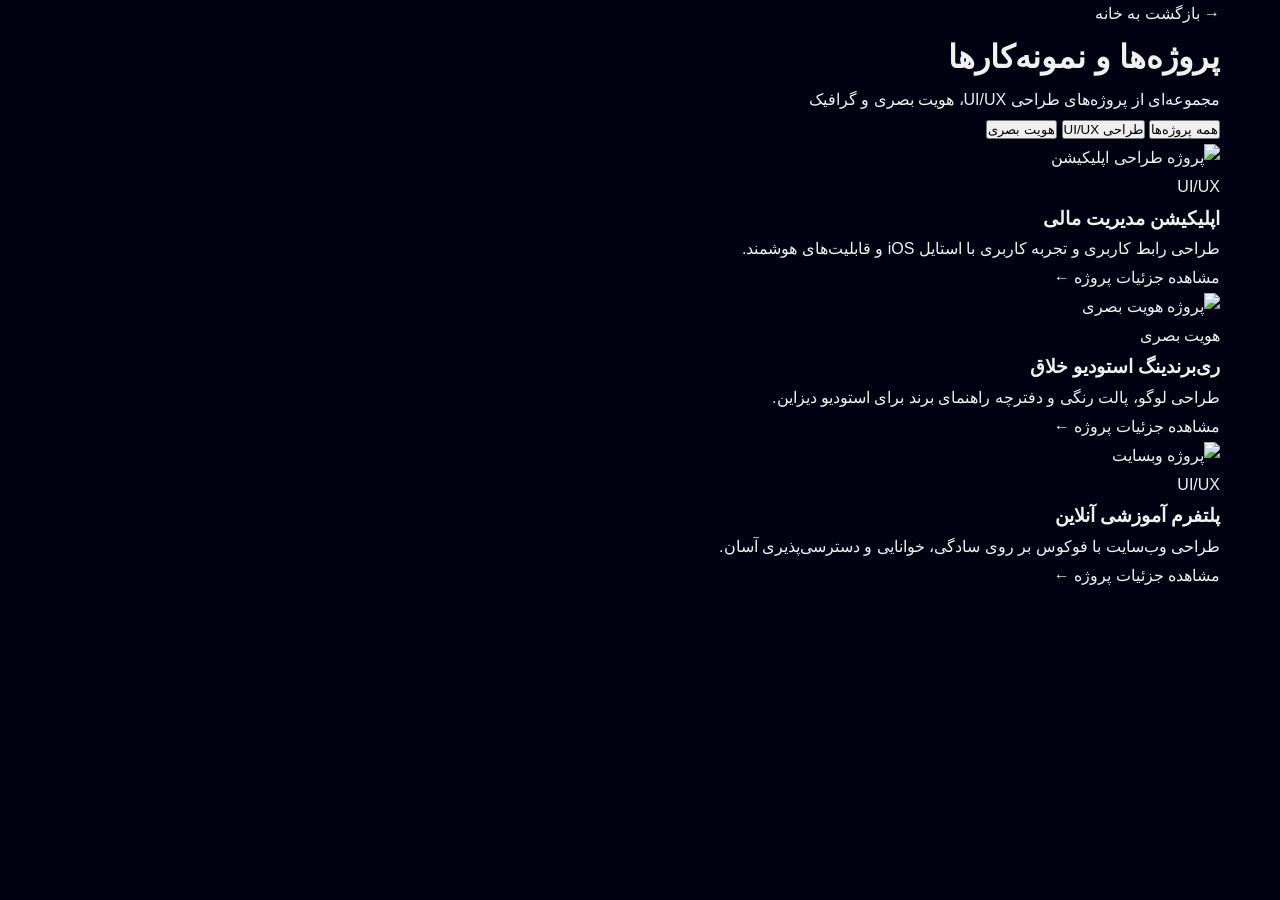
==== New folder (2)/projects.html @ 2979ad9e "Add files via upload" ====
<!DOCTYPE html>
<html lang="fa" dir="rtl">
<head>
    <meta charset="UTF-8">
    <meta name="viewport" content="width=device-width, initial-scale=1.0">
    <title>نمونه‌کارها | محمد اسماعیل اکرمی</title>
    <link rel="stylesheet" href="style.css">
</head>
<body>

    <!-- پس‌زمینه نوری برای افکت شیشه‌ای -->
    <div class="bg-glow glow-1"></div>
    <div class="bg-glow glow-2"></div>

    <div class="container">
        <!-- هدر و عنوان صفحه -->
        <header class="page-header glass-card">
            <a href="#" class="back-btn">→ بازگشت به خانه</a>
            <h1>پروژه‌ها و نمونه‌کارها</h1>
            <p>مجموعه‌ای از پروژه‌های طراحی UI/UX، هویت بصری و گرافیک</p>
        </header>

        <!-- بخش فیلتر دسته‌بندی‌ها -->
        <div class="filter-container glass-card">
            <button class="filter-btn active" onclick="filterProjects('all')">همه پروژه‌ها</button>
            <button class="filter-btn" onclick="filterProjects('uiux')">طراحی UI/UX</button>
            <button class="filter-btn" onclick="filterProjects('branding')">هویت بصری</button>

        </div>

        <!-- شبکه‌ی نمونه‌کارها -->
        <div class="projects-grid">
            
            <!-- پروژه ۱ -->
            <div class="project-card glass-card" data-category="uiux">
                <div class="card-image">
                    <img src="https://via.placeholder.com/600x400" alt="پروژه طراحی اپلیکیشن">
                    <span class="badge">UI/UX</span>
                </div>
                <div class="card-content">
                    <h3>اپلیکیشن مدیریت مالی</h3>
                    <p>طراحی رابط کاربری و تجربه کاربری با استایل iOS و قابلیت‌های هوشمند.</p>
                    <a href="#" class="project-link">مشاهده جزئیات پروژه ←</a>
                </div>
            </div>

            <!-- پروژه ۲ -->
            <div class="project-card glass-card" data-category="branding">
                <div class="card-image">
                    <img src="https://via.placeholder.com/600x400" alt="پروژه هویت بصری">
                    <span class="badge">هویت بصری</span>
                </div>
                <div class="card-content">
                    <h3>ری‌برندینگ استودیو خلاق</h3>
                    <p>طراحی لوگو، پالت رنگی و دفترچه راهنمای برند برای استودیو دیزاین.</p>
                    <a href="#" class="project-link">مشاهده جزئیات پروژه ←</a>
                </div>
            </div>

            <!-- پروژه ۳ -->
            <div class="project-card glass-card" data-category="uiux">
                <div class="card-image">
                    <img src="https://via.placeholder.com/600x400" alt="پروژه وبسایت">
                    <span class="badge">UI/UX</span>
                </div>
                <div class="card-content">
                    <h3>پلتفرم آموزشی آنلاین</h3>
                    <p>طراحی وب‌سایت با فوکوس بر روی سادگی، خوانایی و دسترسی‌پذیری آسان.</p>
                    <a href="#" class="project-link">مشاهده جزئیات پروژه ←</a>
                </div>
            </div>

        </div>
    </div>

    <script>
        function filterProjects(category) {
            const buttons = document.querySelectorAll('.filter-btn');
            const cards = document.querySelectorAll('.project-card');

            buttons.forEach(btn => btn.classList.remove('active'));
            event.target.classList.add('active');

            cards.forEach(card => {
                if (category === 'all' || card.getAttribute('data-category') === category) {
                    card.style.display = 'block';
                } else {
                    card.style.display = 'none';
                }
            });
        }
    </script>
</body>
</html>
---- New folder (2)/style.css ----
/* ----- استایل‌های پایه ----- */
:root {
    --primary-color: #f28633; /* نارنجی */
    --bg-dark: #000212; /* پس‌زمینه تیره اصلی */
    --bg-card: #040924; /* پس‌زمینه کارت‌ها */
    --text-color: #f1f1f1; /* متن روشن */
    --text-muted: #a0a0a0; /* متن کم‌رنگ */
    --border-color: rgba(255, 255, 255, 0.1);
    --body-font: 'Vazirmatn', sans-serif;
    --transition: all 0.3s ease;
}

* {
    margin: 0;
    padding: 0;
    box-sizing: border-box;
    outline: none;
}

body {
    background-color: var(--bg-dark);
    color: var(--text-color);
    font-family: var(--body-font);
    font-size: 16px;
    line-height: 1.8;
    overflow-x: hidden;
}

.container {
    width: 100%;
    max-width: 1200px;
    margin: 0 auto;
    padding: 0 20px;
}

a {
    text-decoration: none;
    color: inherit;
    transition: var(--transition);
}

ul {
    list-style: none;
}

img {
    max-width: 100%;
    height: auto;
    display: block;
}

/* ----- تایپوگرافی ----- */
h1, h2, h3 {
    font-weight: 700;
}

.highlight {
    color: var(--primary-color);
}

.highlight-title {
    color: var(--primary-color);
}

.text-center {
    text-align: center;
}

/* ----- دکمه‌ها ----- */
.btn-primary {
    background-color: var(--primary-color);
    color: #fff;
    padding: 12px 28px;
    border-radius: 8px;
    font-weight: 500;
    display: inline-block;
    border: none;
}

.btn-primary:hover {
    background-color: #d1742a;
    transform: translateY(-2px);
}

.btn-secondary {
    background-color: transparent;
    color: var(--text-color);
    padding: 12px 28px;
    border-radius: 8px;
    font-weight: 500;
    display: inline-block;
    border: 1px solid var(--border-color);
}

.btn-secondary:hover {
    background-color: rgba(255, 255, 255, 0.05);
}

.btn-dark {
    background-color: var(--bg-card);
    border: 1px solid var(--border-color);
    color: var(--text-muted);
    padding: 10px 20px;
    border-radius: 30px;
    font-size: 0.9rem;
    display: flex;
    align-items: center;
}

.btn-link {
    color: var(--text-muted);
    font-size: 0.95rem;
    border: 1px solid var(--border-color);
    padding: 8px 16px;
    border-radius: 20px;
}

/* ----- هدر ----- */
.main-header {
    padding: 20px 0;
    position: absolute;
    width: 100%;
    top: 0;
    z-index: 100;
    border-bottom: 1px solid var(--border-color);
}

.header-content {
    display: flex;
    justify-content: space-between;
    align-items: center;
}

.main-nav ul {
    display: flex;
    gap: 30px;
}

.main-nav a {
    color: var(--text-muted);
    font-weight: 400;
}

.main-nav a:hover, .main-nav a.active {
    color: var(--primary-color);
}

.logo img {
    height: 40px;
}

/* ----- بخش قهرمان ----- */
.hero-section {
    padding: 180px 0 100px;
    position: relative;
    /* افزودن افکت سایه نئونی پس‌زمینه */
    background: radial-gradient(circle at center top, rgba(30, 60, 255, 0.1) 0%, rgba(0,2,18,0) 70%);
}

.hero-content {
    display: flex;
    align-items: center;
    gap: 50px;
}

.hero-visual {
    flex: 1;
    position: relative;
}

/* افکت نورانی پشت مانیتور */
.glowing-elements::after {
    content: '';
    position: absolute;
    top: 50%;
    left: 50%;
    transform: translate(-50%, -50%);
    width: 300px;
    height: 300px;
    background-color: rgba(30, 60, 255, 0.3);
    filter: blur(80px);
    border-radius: 50%;
    z-index: -1;
}

.hero-text {
    flex: 1;
    text-align: right;
}

.hero-text h1 {
    font-size: 2.8rem;
    line-height: 1.4;
    margin-bottom: 20px;
}

.subtitle {
    color: var(--text-muted);
    font-size: 1.1rem;
    margin-bottom: 15px;
}

.description {
    color: var(--text-muted);
    margin-bottom: 40px;
    max-width: 500px;
    margin-left: auto; /* برای راستچین */
}

.hero-btns {
    display: flex;
    gap: 15px;
    justify-content: flex-start;
}

.scroll-down {
    text-align: center;
    margin-top: 80px;
    color: var(--text-muted);
    font-size: 0.9rem;
}

.scroll-down .icon {
    display: block;
    animation: bounce 2s infinite;
}

@keyframes bounce {
    0%, 20%, 50%, 80%, 100% {transform: translateY(0);}
    40% {transform: translateY(-5px);}
    60% {transform: translateY(-3px);}
}

/* ----- بخش آمار ----- */
.stats-section {
    padding: 60px 0;
    border-bottom: 1px solid var(--border-color);
}

.stats-grid {
    display: flex;
    justify-content: center;
    gap: 80px;
    text-align: center;
}

.stat-item {
    display: flex;
    flex-direction: column;
    align-items: center;
}

.stat-number {
    font-size: 2.2rem;
    font-weight: 700;
    line-height: 1;
}

.stat-label {
    color: var(--text-muted);
    font-size: 0.9rem;
    margin-top: 5px;
}

/* ----- بخش نمونه کارها ----- */
.portfolio-section {
    padding: 100px 0;
}

.section-header {
    display: flex;
    justify-content: space-between;
    align-items: flex-end;
    margin-bottom: 50px;
}

.section-title h2 {
    font-size: 2rem;
    margin-bottom: 10px;
}

.section-title p {
    color: var(--text-muted);
}

.portfolio-grid {
    display: grid;
    grid-template-columns: repeat(5, 1fr);
    gap: 20px;
}

.portfolio-card {
    background-color: var(--bg-card);
    border-radius: 12px;
    overflow: hidden;
    position: relative;
    border: 1px solid var(--border-color);
}

.portfolio-card img {
    width: 100%;
    height: 300px; /* تنظیم ارتفاع ثابت برای هماهنگی */
    object-fit: cover;
}

.portfolio-card-info {
    position: absolute;
    bottom: 0;
    width: 100%;
    padding: 15px;
    background: linear-gradient(to top, rgba(4,9,36, 1), rgba(4,9,36, 0.8));
    display: flex;
    flex-direction: column;
    padding-left: 50px; /* فضا برای آیکون */
}

.portfolio-title {
    font-size: 0.95rem;
    font-weight: 500;
}

.portfolio-category {
    color: var(--text-muted);
    font-size: 0.8rem;
}

.portfolio-icon {
    position: absolute;
    left: 15px;
    bottom: 15px;
    color: var(--text-muted);
    font-size: 1.2rem;
}

/* استایل خاص برای کارت‌های بلندتر (اگر نیاز بود در طرح واقعی) */
.portfolio-card:nth-child(2), .portfolio-card:nth-child(4) {
    grid-row: span 1;
}

/* ----- بخش مهارت‌ها ----- */
.skills-section {
    padding: 100px 0;
    border-bottom: 1px solid var(--border-color);
}

.skills-grid {
    display: grid;
    grid-template-columns: repeat(6, 1fr);
    gap: 20px;
    margin-top: 50px;
}

.skill-item {
    background-color: var(--bg-card);
    border-radius: 12px;
    padding: 30px;
    text-align: center;
    border: 1px solid var(--border-color);
    display: flex;
    flex-direction: column;
    align-items: center;
}

.skill-icon {
    height: 40px;
    margin-bottom: 15px;
}

.skill-name {
    font-weight: 500;
    font-size: 0.95rem;
}

.skill-desc {
    color: var(--text-muted);
    font-size: 0.8rem;
}

/* ----- بخش درباره من ----- */
.about-section {
    padding: 100px 0;
}

.about-content {
    display: flex;
    gap: 50px;
    align-items: center;
}

.about-visual {
    flex: 1;
}

.about-visual img {
    border-radius: 12px;
    border: 1px solid var(--border-color);
}

.about-text {
    flex: 1;
    text-align: right;
}

.about-text h2 {
    margin-bottom: 20px;
}

.about-text p {
    color: var(--text-muted);
    margin-bottom: 30px;
}

.about-features {
    display: flex;
    gap: 20px;
    margin-bottom: 30px;
}

.feat-item {
    font-size: 0.9rem;
    display: flex;
    align-items: center;
    gap: 5px;
}

.feat-icon {
    color: var(--primary-color);
}

.about-stats-small {
    display: flex;
    gap: 30px;
    margin-bottom: 40px;
    border-top: 1px solid var(--border-color);
    padding-top: 30px;
}

.stat-small {
    font-size: 0.9rem;
    display: flex;
    align-items: center;
    gap: 5px;
    color: var(--text-muted);
}

/* ----- بخش فراخوان ----- */
.cta-section {
    padding: 50px 0 100px;
}

.cta-box {
    background-color: var(--bg-card);
    border-radius: 12px;
    padding: 50px;
    text-align: center;
    position: relative;
    overflow: hidden;
    border: 1px solid var(--border-color);
}

.cta-box h2 {
    font-size: 2rem;
    margin-bottom: 15px;
    position: relative;
    z-index: 1;
}

.cta-box p {
    color: var(--text-muted);
    margin-bottom: 30px;
    position: relative;
    z-index: 1;
}

.cta-btn {
    position: relative;
    z-index: 1;
}

.cta-wave {
    position: absolute;
    bottom: 0;
    left: 0;
    width: 100%;
    height: 100px;
    background: radial-gradient(circle at 100% 100%, rgba(30, 60, 255, 0.4) 0%, rgba(4,9,36,0) 80%);
    z-index: 0;
}

/* ----- فوتر ----- */
.main-footer {
    padding: 50px 0 20px;
    background-color: #01020d;
}

.footer-content {
    display: flex;
    justify-content: space-between;
    align-items: center;
    border-bottom: 1px solid var(--border-color);
    padding-bottom: 40px;
    margin-bottom: 20px;
}

.footer-nav ul {
    display: flex;
    gap: 25px;
}

.footer-nav a {
    color: var(--text-muted);
    font-size: 0.9rem;
}

.social-links {
    display: flex;
    gap: 15px;
    font-size: 1.2rem;
    color: var(--text-muted);
}

.social-links a:hover {
    color: var(--primary-color);
}

.copyright {
    text-align: center;
    color: var(--text-muted);
    font-size: 0.8rem;
}

/* ----- ریسپانسیو گوشی ----- */
@media (max-width: 992px) {
    .main-nav ul, .hero-content, .stats-grid, .portfolio-grid, .skills-grid, .about-content, .footer-content {
        flex-direction: column;
        gap: 30px;
        text-align: center;
    }
    
    .portfolio-grid {
        grid-template-columns: repeat(2, 1fr);
    }
    
    .skills-grid {
        grid-template-columns: repeat(3, 1fr);
    }
    
    .hero-btns, .about-features, .about-stats-small {
        justify-content: center;
    }
    
    .section-header {
        flex-direction: column-reverse;
        align-items: center;
        gap: 20px;
    }
}
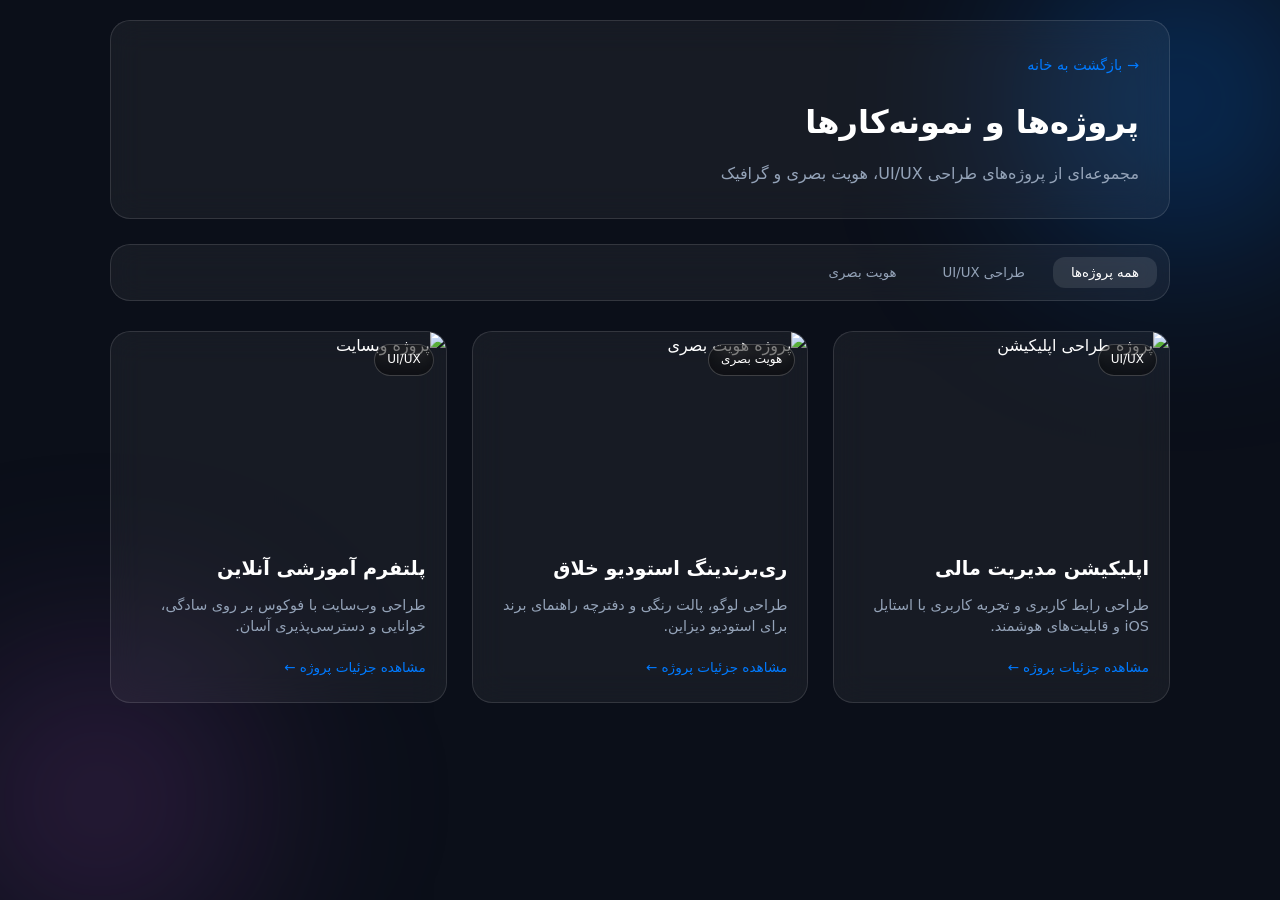
==== commit 8d5f18be: "Update projects.html" ====
--- a/New folder (2)/projects.html
+++ b/New folder (2)/projects.html
@@ -15,17 +15,16 @@
     <div class="container">
         <!-- هدر و عنوان صفحه -->
         <header class="page-header glass-card">
-            <a href="#" class="back-btn">→ بازگشت به خانه</a>
+            <a href="index.html" class="back-btn">→ بازگشت به خانه</a>
             <h1>پروژه‌ها و نمونه‌کارها</h1>
             <p>مجموعه‌ای از پروژه‌های طراحی UI/UX، هویت بصری و گرافیک</p>
         </header>
 
         <!-- بخش فیلتر دسته‌بندی‌ها -->
         <div class="filter-container glass-card">
-            <button class="filter-btn active" onclick="filterProjects('all')">همه پروژه‌ها</button>
-            <button class="filter-btn" onclick="filterProjects('uiux')">طراحی UI/UX</button>
-            <button class="filter-btn" onclick="filterProjects('branding')">هویت بصری</button>
-
+            <button class="filter-btn active" onclick="filterProjects(event, 'all')">همه پروژه‌ها</button>
+            <button class="filter-btn" onclick="filterProjects(event, 'uiux')">طراحی UI/UX</button>
+            <button class="filter-btn" onclick="filterProjects(event, 'branding')">هویت بصری</button>
         </div>
 
         <!-- شبکه‌ی نمونه‌کارها -->
@@ -74,12 +73,12 @@
     </div>
 
     <script>
-        function filterProjects(category) {
+        function filterProjects(e, category) {
             const buttons = document.querySelectorAll('.filter-btn');
             const cards = document.querySelectorAll('.project-card');
 
             buttons.forEach(btn => btn.classList.remove('active'));
-            event.target.classList.add('active');
+            e.currentTarget.classList.add('active');
 
             cards.forEach(card => {
                 if (category === 'all' || card.getAttribute('data-category') === category) {
@@ -91,4 +90,4 @@
         }
     </script>
 </body>
-</html>+</html>
--- a/New folder (2)/style.css
+++ b/New folder (2)/style.css
@@ -554,4 +554,168 @@
         align-items: center;
         gap: 20px;
     }
-}+}
+:root {
+    --bg-color: #0b0f19;
+    --card-bg: rgba(255, 255, 255, 0.05);
+    --card-border: rgba(255, 255, 255, 0.12);
+    --text-primary: #ffffff;
+    --text-secondary: #94a3b8;
+    --accent-color: #007aff;
+    --glass-blur: blur(16px);
+}
+
+* {
+    box-sizing: border-box;
+    margin: 0;
+    padding: 0;
+    font-family: system-ui, -apple-system, sans-serif;
+}
+
+body {
+    background-color: var(--bg-color);
+    color: var(--text-primary);
+    min-height: 100vh;
+    padding: 20px;
+    overflow-x: hidden;
+    position: relative;
+}
+
+/* پس‌زمینه‌های نوری برای ایجاد افکت Glassmorphism */
+.bg-glow {
+    position: fixed;
+    width: 300px;
+    height: 300px;
+    border-radius: 50%;
+    filter: blur(100px);
+    z-index: -1;
+}
+.glow-1 { top: -50px; right: -50px; background: rgba(0, 122, 255, 0.3); }
+.glow-2 { bottom: -50px; left: -50px; background: rgba(142, 68, 173, 0.25); }
+
+.container {
+    max-width: 1100px;
+    margin: 0 auto;
+}
+
+/* استایل عمومی کارت‌های شیشه‌ای */
+.glass-card {
+    background: var(--card-bg);
+    backdrop-filter: var(--glass-blur);
+    -webkit-backdrop-filter: var(--glass-blur);
+    border: 1px solid var(--card-border);
+    border-radius: 20px;
+}
+
+/* هدر */
+.page-header {
+    padding: 30px;
+    margin-bottom: 25px;
+}
+
+.back-btn {
+    color: var(--accent-color);
+    text-decoration: none;
+    font-size: 0.9rem;
+    display: inline-block;
+    margin-bottom: 15px;
+}
+
+.page-header h1 {
+    font-size: 2rem;
+    margin-bottom: 8px;
+}
+
+.page-header p {
+    color: var(--text-secondary);
+}
+
+/* فیلترها */
+.filter-container {
+    display: flex;
+    gap: 10px;
+    padding: 12px;
+    margin-bottom: 30px;
+    overflow-x: auto;
+}
+
+.filter-btn {
+    background: transparent;
+    border: none;
+    color: var(--text-secondary);
+    padding: 8px 18px;
+    border-radius: 12px;
+    cursor: pointer;
+    transition: all 0.3s ease;
+    white-space: nowrap;
+}
+
+.filter-btn.active, .filter-btn:hover {
+    background: rgba(255, 255, 255, 0.1);
+    color: var(--text-primary);
+}
+
+/* شبکه کارت‌ها */
+.projects-grid {
+    display: grid;
+    grid-template-columns: repeat(auto-fill, minmax(320px, 1fr));
+    gap: 25px;
+}
+
+.project-card {
+    overflow: hidden;
+    transition: transform 0.3s ease, border-color 0.3s ease;
+}
+
+.project-card:hover {
+    transform: translateY(-5px);
+    border-color: rgba(255, 255, 255, 0.25);
+}
+
+.card-image {
+    position: relative;
+    width: 100%;
+    height: 200px;
+    overflow: hidden;
+}
+
+.card-image img {
+    width: 100%;
+    height: 100%;
+    object-fit: cover;
+}
+
+.badge {
+    position: absolute;
+    top: 12px;
+    right: 12px;
+    background: rgba(0, 0, 0, 0.5);
+    backdrop-filter: blur(8px);
+    border: 1px solid rgba(255, 255, 255, 0.2);
+    padding: 4px 12px;
+    border-radius: 20px;
+    font-size: 0.75rem;
+}
+
+.card-content {
+    padding: 20px;
+}
+
+.card-content h3 {
+    font-size: 1.2rem;
+    margin-bottom: 8px;
+}
+
+.card-content p {
+    color: var(--text-secondary);
+    font-size: 0.9rem;
+    line-height: 1.5;
+    margin-bottom: 15px;
+}
+
+.project-link {
+    color: var(--accent-color);
+    text-decoration: none;
+    font-size: 0.85rem;
+    font-weight: 500;
+}
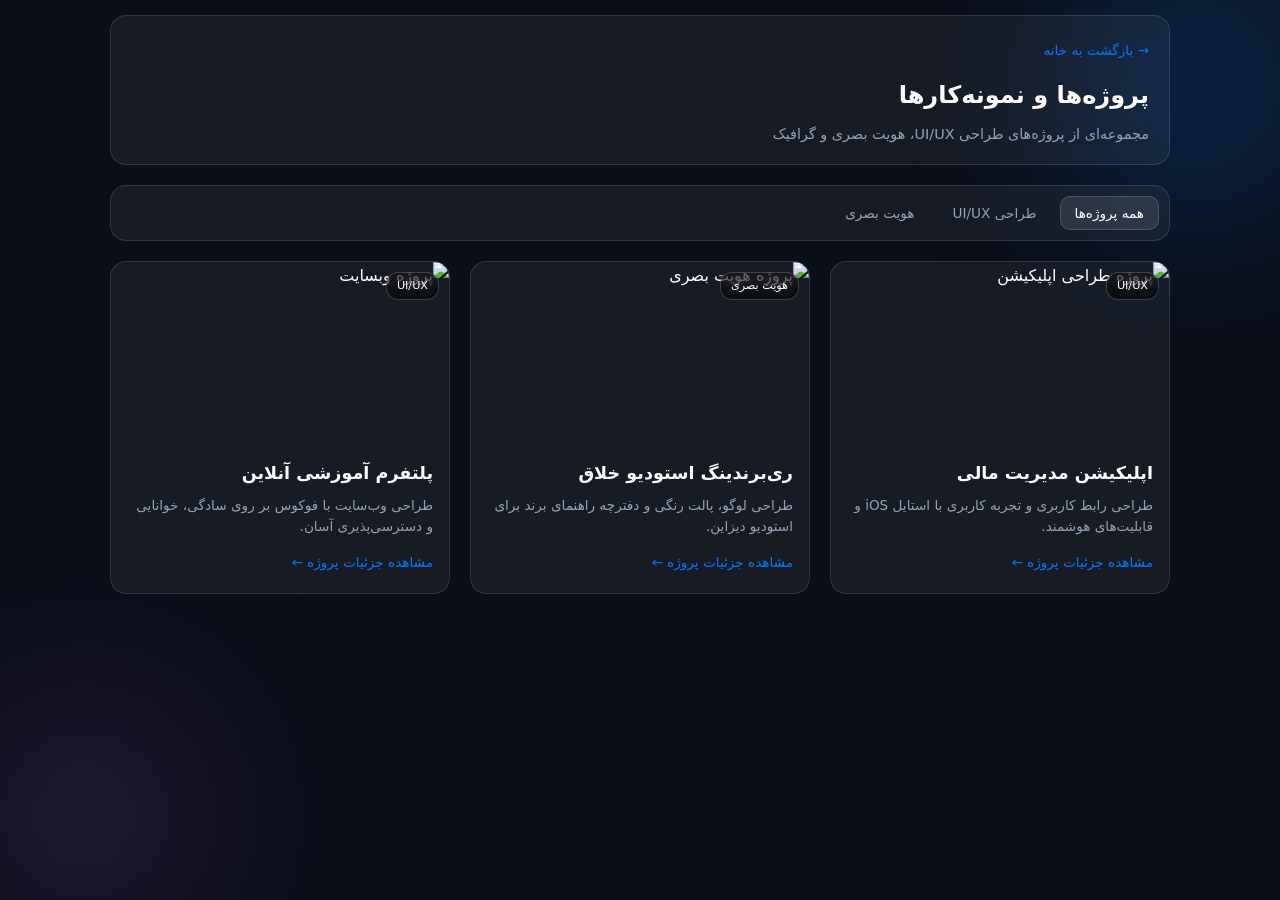
==== commit eeda71b1: "Update projects.html" ====
--- a/New folder (2)/projects.html
+++ b/New folder (2)/projects.html
@@ -15,7 +15,7 @@
     <div class="container">
         <!-- هدر و عنوان صفحه -->
         <header class="page-header glass-card">
-            <a href="index.html" class="back-btn">→ بازگشت به خانه</a>
+           <a href="javascript:history.back()" class="back-btn">→ بازگشت به خانه</a>
             <h1>پروژه‌ها و نمونه‌کارها</h1>
             <p>مجموعه‌ای از پروژه‌های طراحی UI/UX، هویت بصری و گرافیک</p>
         </header>
--- a/New folder (2)/style.css
+++ b/New folder (2)/style.css
@@ -555,6 +555,10 @@
         gap: 20px;
     }
 }
+/* ==========================================
+   استایل‌های صفحه نمونه‌کارها (با پشتیبانی کامل موبایل)
+   ========================================== */
+
 :root {
     --bg-color: #0b0f19;
     --card-bg: rgba(255, 255, 255, 0.05);
@@ -569,97 +573,112 @@
     box-sizing: border-box;
     margin: 0;
     padding: 0;
-    font-family: system-ui, -apple-system, sans-serif;
+    font-family: system-ui, -apple-system, BlinkMacSystemFont, 'Segoe UI', Roboto, sans-serif;
 }
 
 body {
     background-color: var(--bg-color);
     color: var(--text-primary);
     min-height: 100vh;
-    padding: 20px;
+    padding: 15px;
     overflow-x: hidden;
     position: relative;
 }
 
-/* پس‌زمینه‌های نوری برای ایجاد افکت Glassmorphism */
+/* پس‌زمینه‌های نوری */
 .bg-glow {
     position: fixed;
-    width: 300px;
-    height: 300px;
+    width: 250px;
+    height: 250px;
     border-radius: 50%;
-    filter: blur(100px);
+    filter: blur(90px);
     z-index: -1;
-}
-.glow-1 { top: -50px; right: -50px; background: rgba(0, 122, 255, 0.3); }
-.glow-2 { bottom: -50px; left: -50px; background: rgba(142, 68, 173, 0.25); }
+    pointer-events: none;
+}
+.glow-1 { top: -40px; right: -40px; background: rgba(0, 122, 255, 0.25); }
+.glow-2 { bottom: -40px; left: -40px; background: rgba(142, 68, 173, 0.2); }
 
 .container {
     max-width: 1100px;
     margin: 0 auto;
-}
-
-/* استایل عمومی کارت‌های شیشه‌ای */
+    width: 100%;
+}
+
+/* استایل کارت شیشه‌ای */
 .glass-card {
     background: var(--card-bg);
     backdrop-filter: var(--glass-blur);
     -webkit-backdrop-filter: var(--glass-blur);
     border: 1px solid var(--card-border);
-    border-radius: 20px;
+    border-radius: 16px;
 }
 
 /* هدر */
 .page-header {
-    padding: 30px;
-    margin-bottom: 25px;
+    padding: 20px;
+    margin-bottom: 20px;
 }
 
 .back-btn {
     color: var(--accent-color);
     text-decoration: none;
-    font-size: 0.9rem;
+    font-size: 0.85rem;
     display: inline-block;
-    margin-bottom: 15px;
+    margin-bottom: 12px;
 }
 
 .page-header h1 {
-    font-size: 2rem;
-    margin-bottom: 8px;
+    font-size: 1.5rem;
+    margin-bottom: 6px;
+    word-break: break-word;
 }
 
 .page-header p {
     color: var(--text-secondary);
+    font-size: 0.9rem;
+    line-height: 1.4;
 }
 
 /* فیلترها */
 .filter-container {
     display: flex;
-    gap: 10px;
-    padding: 12px;
-    margin-bottom: 30px;
+    gap: 8px;
+    padding: 10px;
+    margin-bottom: 20px;
     overflow-x: auto;
+    white-space: nowrap;
+    -webkit-overflow-scrolling: touch;
+    scrollbar-width: none; /* مخفی کردن اسکرول‌بار در فایرفاکس */
+}
+
+.filter-container::-webkit-scrollbar {
+    display: none; /* مخفی کردن اسکرول‌بار در کروم و سافاری */
 }
 
 .filter-btn {
     background: transparent;
-    border: none;
+    border: 1px solid transparent;
     color: var(--text-secondary);
-    padding: 8px 18px;
-    border-radius: 12px;
+    padding: 8px 14px;
+    border-radius: 10px;
     cursor: pointer;
-    transition: all 0.3s ease;
-    white-space: nowrap;
+    transition: all 0.2s ease;
+    font-size: 0.85rem;
+    flex-shrink: 0;
 }
 
 .filter-btn.active, .filter-btn:hover {
     background: rgba(255, 255, 255, 0.1);
     color: var(--text-primary);
+    border-color: rgba(255, 255, 255, 0.15);
 }
 
 /* شبکه کارت‌ها */
 .projects-grid {
     display: grid;
-    grid-template-columns: repeat(auto-fill, minmax(320px, 1fr));
-    gap: 25px;
+    grid-template-columns: repeat(auto-fill, minmax(280px, 1fr));
+    gap: 20px;
+    width: 100%;
 }
 
 .project-card {
@@ -667,15 +686,10 @@
     transition: transform 0.3s ease, border-color 0.3s ease;
 }
 
-.project-card:hover {
-    transform: translateY(-5px);
-    border-color: rgba(255, 255, 255, 0.25);
-}
-
 .card-image {
     position: relative;
     width: 100%;
-    height: 200px;
+    height: 180px;
     overflow: hidden;
 }
 
@@ -687,30 +701,30 @@
 
 .badge {
     position: absolute;
-    top: 12px;
-    right: 12px;
-    background: rgba(0, 0, 0, 0.5);
-    backdrop-filter: blur(8px);
+    top: 10px;
+    right: 10px;
+    background: rgba(0, 0, 0, 0.6);
+    backdrop-filter: blur(6px);
     border: 1px solid rgba(255, 255, 255, 0.2);
-    padding: 4px 12px;
-    border-radius: 20px;
-    font-size: 0.75rem;
+    padding: 3px 10px;
+    border-radius: 12px;
+    font-size: 0.7rem;
 }
 
 .card-content {
-    padding: 20px;
+    padding: 16px;
 }
 
 .card-content h3 {
-    font-size: 1.2rem;
-    margin-bottom: 8px;
+    font-size: 1.1rem;
+    margin-bottom: 6px;
 }
 
 .card-content p {
     color: var(--text-secondary);
-    font-size: 0.9rem;
+    font-size: 0.85rem;
     line-height: 1.5;
-    margin-bottom: 15px;
+    margin-bottom: 12px;
 }
 
 .project-link {
@@ -719,3 +733,34 @@
     font-size: 0.85rem;
     font-weight: 500;
 }
+
+/* ==========================================
+   استایل‌های اختصاصی برای صفحه نمایش موبایل
+   ========================================== */
+@media (max-width: 600px) {
+    body {
+        padding: 10px;
+    }
+
+    .page-header {
+        padding: 16px;
+        border-radius: 12px;
+    }
+
+    .page-header h1 {
+        font-size: 1.3rem;
+    }
+
+    .projects-grid {
+        grid-template-columns: 1fr; /* تک ستونه شدن تمام کارت‌ها در موبایل */
+        gap: 15px;
+    }
+
+    .glass-card {
+        border-radius: 12px;
+    }
+
+    .card-image {
+        height: 160px;
+    }
+}
